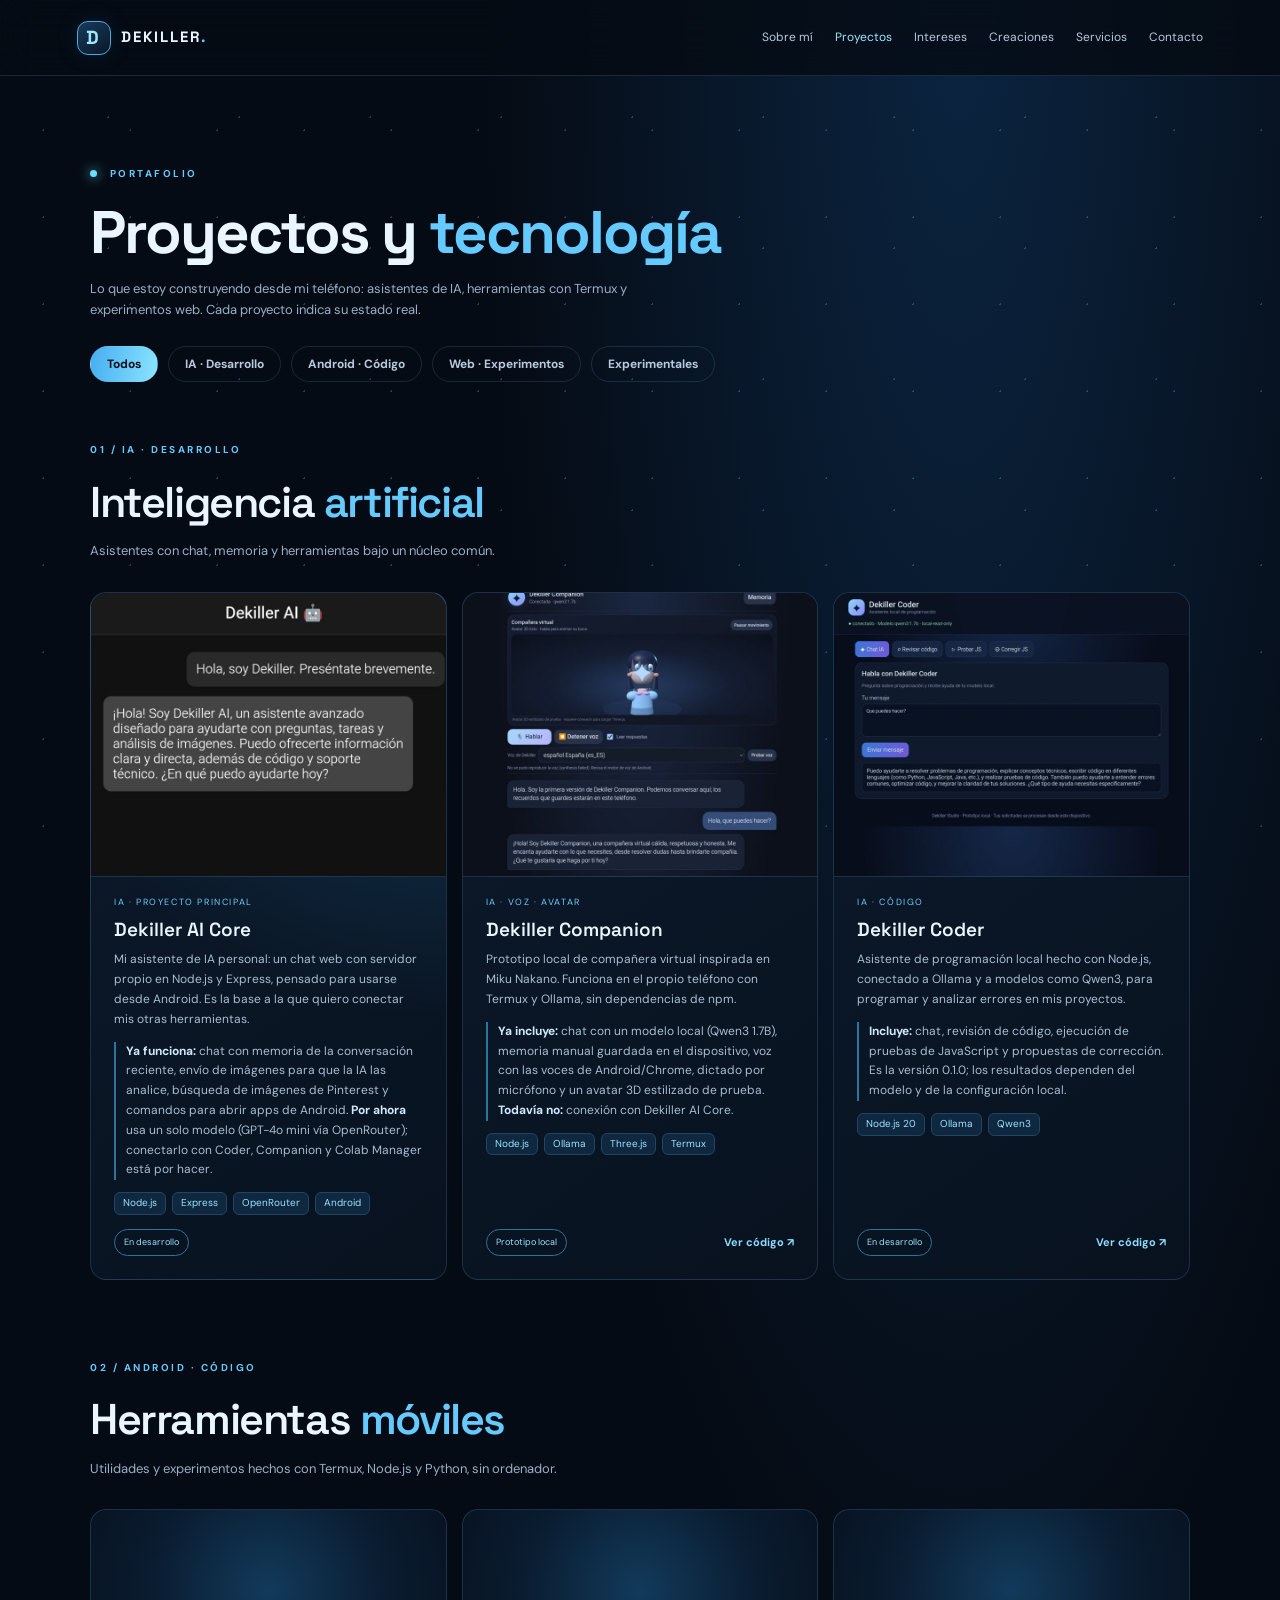
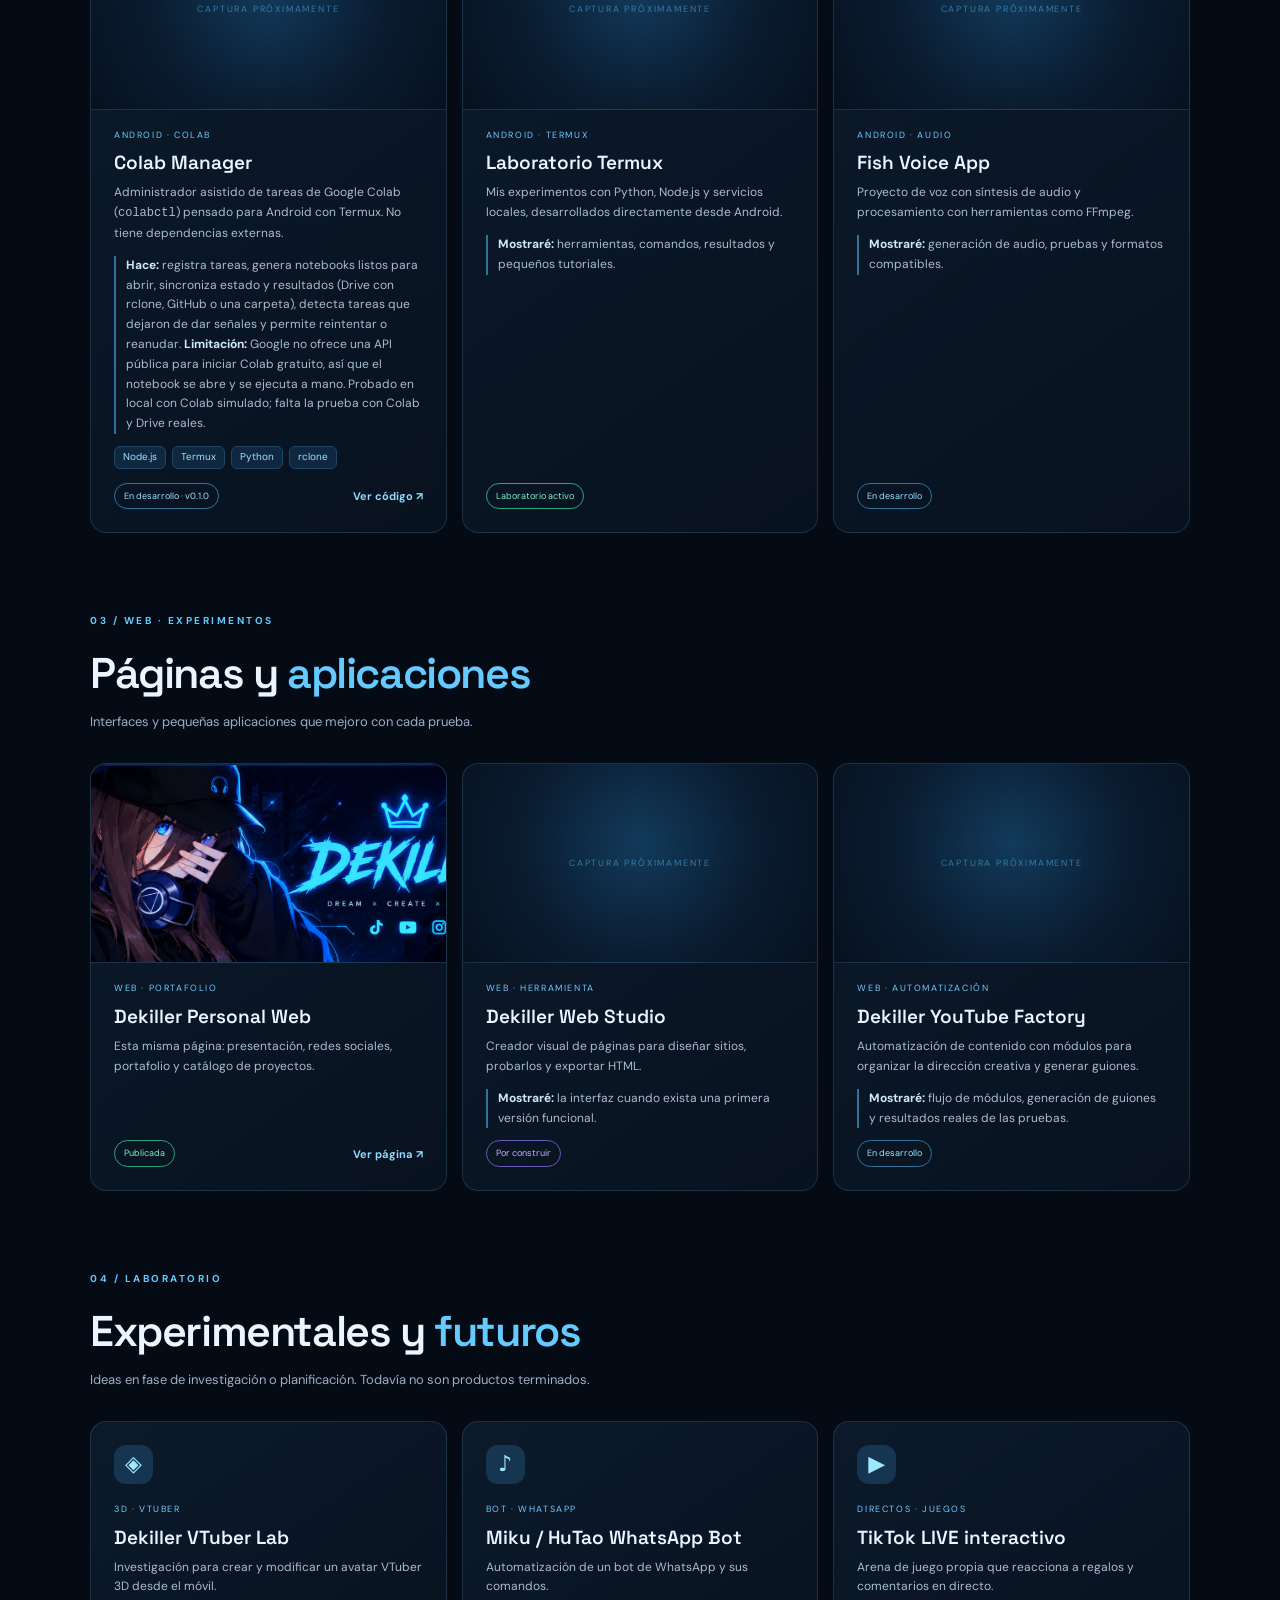
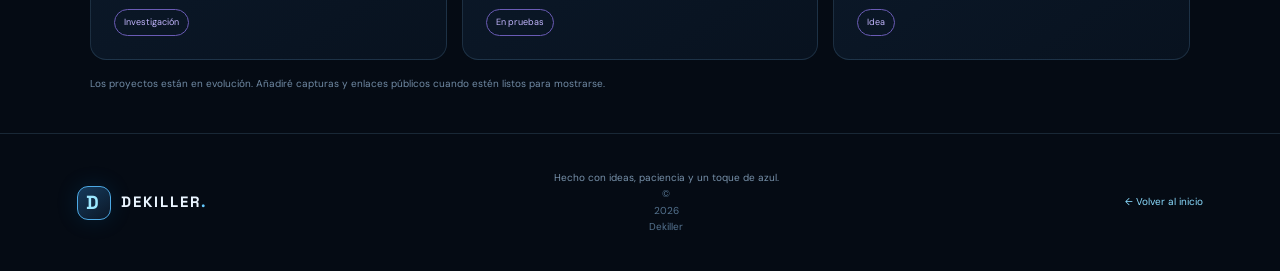
==== proyectos.html @ 5313165e "Add files via upload" ====
<!doctype html>
<html lang="es">
<head>
  <meta charset="utf-8">
  <meta name="viewport" content="width=device-width, initial-scale=1">
  <meta name="theme-color" content="#07111f">
  <meta name="description" content="Proyectos de Dekiller: inteligencia artificial, herramientas desde Android y experimentos web.">
  <meta name="author" content="Dekiller">
  <meta property="og:title" content="Proyectos — Dekiller">
  <meta property="og:description" content="Asistentes de IA, herramientas con Termux y experimentos web hechos desde el móvil.">
  <meta property="og:type" content="website">
  <title>Proyectos — Dekiller</title>
  <link rel="stylesheet" href="style.css">
  <style>
    /* Extras solo para la página de proyectos (usan las variables de style.css) */
    .page-hero{padding-bottom:10px}
    .page-hero h1{font:700 clamp(38px,6vw,60px)/1.05 'Space Grotesk',sans-serif;letter-spacing:-2px;margin:0 0 14px}

    .filters{display:flex;gap:10px;flex-wrap:wrap;margin-top:26px}
    .filters button{font:700 12px 'DM Sans',sans-serif;color:#b7c9dc;background:transparent;border:1px solid var(--line);
      border-radius:30px;padding:9px 16px;cursor:pointer;transition:.2s}
    .filters button:hover{border-color:rgba(90,207,255,.6);color:var(--cyan)}
    .filters button.on{background:linear-gradient(100deg,#46aef0,#8be4ff);color:#04111e;border-color:transparent}

    .group{padding-top:50px;padding-bottom:30px}
    .group.hidden{display:none}

    .project-card{display:flex;flex-direction:column}
    .project-card .tag{align-self:flex-start;margin-top:auto}
    .project-card p:not(.card-kicker){margin-bottom:12px}
    .shot{aspect-ratio:16/9;margin:-23px -23px 18px;border-radius:16px 16px 0 0;overflow:hidden;display:grid;place-items:center;
      background:radial-gradient(circle at 50% 40%,#123a5b 0,#0a1c30 55%,#07111f);border-bottom:1px solid var(--line);
      color:#5bc7ff80;font-size:9px;letter-spacing:1.8px}
    .shot img{width:100%;height:100%;object-fit:cover;display:block}
    .shot-img{aspect-ratio:5/4}
    .shot-img img{object-position:top}
    .show{font-size:11px;color:#8fa9c2;border-left:2px solid #2d739b;padding-left:10px;margin:0 0 14px}
    .show b{color:#cfe8fb}
    .card-foot{display:flex;align-items:center;justify-content:space-between;gap:10px;margin-top:auto}
    .card-foot .tag{margin-top:0}
    .card-link{font-size:11px;font-weight:700;color:#8bdcff}
    .card-link:hover{color:#fff}
    .chips{display:flex;flex-wrap:wrap;gap:6px;margin:0 0 14px}
    .chips span{font-size:10px;color:#9be2ff;background:#0f2840;border:1px solid #1d4666;border-radius:6px;padding:2px 8px}

    /* Estados */
    .tag.ok{border-color:#2fa37a;color:#7ff0c3}
    .tag.wip{border-color:#2d739b;color:#9be2ff}
    .tag.idea{border-color:#6a5bb5;color:#c3b6ff}

    .card-grid.two{grid-template-columns:repeat(3,1fr)}
    @media(max-width:760px){
      .card-grid.two{grid-template-columns:1fr}
      .shot{margin:-21px -21px 16px}
      .filters button{min-height:40px}
    }
  </style>
</head>
<body>
  <div class="stars" aria-hidden="true"></div>

  <header class="topbar">
    <a class="brand" href="index.html#inicio" aria-label="Dekiller, inicio">
      <span class="brand-mark">D</span>
      <span>DEKILLER<span class="brand-dot">.</span></span>
    </a>

    <button class="menu-toggle" id="menuToggle"
      aria-label="Abrir menú" aria-expanded="false"
      aria-controls="mainNav">☰</button>

    <nav id="mainNav" aria-label="Navegación principal">
      <a href="index.html#sobre-mi">Sobre mí</a>
      <a href="proyectos.html" style="color:var(--cyan)" aria-current="page">Proyectos</a>
      <a href="index.html#intereses">Intereses</a>
      <a href="index.html#creaciones">Creaciones</a>
      <a href="index.html#servicios">Servicios</a>
      <a href="index.html#contacto">Contacto</a>
    </nav>
  </header>

  <main>
    <!-- CABECERA -->
    <section class="section page-hero">
      <p class="eyebrow"><span class="pulse"></span> PORTAFOLIO</p>
      <h1>Proyectos y <span>tecnología</span></h1>
      <p class="section-intro">
        Lo que estoy construyendo desde mi teléfono: asistentes de IA,
        herramientas con Termux y experimentos web. Cada proyecto
        indica su estado real.
      </p>

      <div class="filters" id="filters" role="group" aria-label="Filtrar proyectos">
        <button class="on" data-f="all">Todos</button>
        <button data-f="ia">IA · Desarrollo</button>
        <button data-f="android">Android · Código</button>
        <button data-f="web">Web · Experimentos</button>
        <button data-f="futuro">Experimentales</button>
      </div>
    </section>

    <!-- IA -->
    <section class="section group" data-g="ia" id="ia">
      <div class="section-heading">
        <p class="eyebrow">01 / IA · DESARROLLO</p>
        <h2>Inteligencia <span>artificial</span></h2>
        <p class="section-intro">Asistentes con chat, memoria y herramientas bajo un núcleo común.</p>
      </div>

      <div class="card-grid">
        <article class="project-card featured">
          <div class="shot shot-img"><img src="assets/proyectos/dekiller-ai-core.jpg" alt="Chat de Dekiller AI: el asistente se presenta y ofrece ayuda con preguntas, código y análisis de imágenes" loading="lazy"></div>
          <p class="card-kicker">IA · PROYECTO PRINCIPAL</p>
          <h3>Dekiller AI Core</h3>
          <p>Mi asistente de IA personal: un chat web con servidor propio en Node.js y Express, pensado para usarse desde Android. Es la base a la que quiero conectar mis otras herramientas.</p>
          <p class="show"><b>Ya funciona:</b> chat con memoria de la conversación reciente, envío de imágenes para que la IA las analice, búsqueda de imágenes de Pinterest y comandos para abrir apps de Android. <b>Por ahora</b> usa un solo modelo (GPT-4o mini vía OpenRouter); conectarlo con Coder, Companion y Colab Manager está por hacer.</p>
          <div class="chips"><span>Node.js</span><span>Express</span><span>OpenRouter</span><span>Android</span></div>
          <div class="card-foot"><span class="tag wip">En desarrollo</span></div>
        </article>

        <article class="project-card">
          <div class="shot shot-img"><img src="assets/proyectos/dekiller-companion.jpg" alt="Dekiller Companion en el móvil: avatar 3D, selector de voz y conversación con el modelo local" loading="lazy"></div>
          <p class="card-kicker">IA · VOZ · AVATAR</p>
          <h3>Dekiller Companion</h3>
          <p>Prototipo local de compañera virtual inspirada en Miku Nakano. Funciona en el propio teléfono con Termux y Ollama, sin dependencias de npm.</p>
          <p class="show"><b>Ya incluye:</b> chat con un modelo local (Qwen3 1.7B), memoria manual guardada en el dispositivo, voz con las voces de Android/Chrome, dictado por micrófono y un avatar 3D estilizado de prueba. <b>Todavía no:</b> conexión con Dekiller AI Core.</p>
          <div class="chips"><span>Node.js</span><span>Ollama</span><span>Three.js</span><span>Termux</span></div>
          <div class="card-foot">
            <span class="tag wip">Prototipo local</span>
            <a class="card-link" href="https://github.com/dekiller01/dekiller-companion" target="_blank" rel="noopener noreferrer">Ver código ↗</a>
          </div>
        </article>

        <article class="project-card">
          <div class="shot shot-img"><img src="assets/proyectos/dekiller-coder.jpg" alt="Dekiller Coder en el móvil: chat con las pestañas Revisar código, Probar JS y Corregir JS" loading="lazy"></div>
          <p class="card-kicker">IA · CÓDIGO</p>
          <h3>Dekiller Coder</h3>
          <p>Asistente de programación local hecho con Node.js, conectado a Ollama y a modelos como Qwen3, para programar y analizar errores en mis proyectos.</p>
          <p class="show"><b>Incluye:</b> chat, revisión de código, ejecución de pruebas de JavaScript y propuestas de corrección. Es la versión 0.1.0; los resultados dependen del modelo y de la configuración local.</p>
          <div class="chips"><span>Node.js 20</span><span>Ollama</span><span>Qwen3</span></div>
          <div class="card-foot">
            <span class="tag wip">En desarrollo</span>
            <a class="card-link" href="https://github.com/dekiller01/dekiller-coder-local" target="_blank" rel="noopener noreferrer">Ver código ↗</a>
          </div>
        </article>
      </div>
    </section>

    <!-- ANDROID -->
    <section class="section group" data-g="android" id="android">
      <div class="section-heading">
        <p class="eyebrow">02 / ANDROID · CÓDIGO</p>
        <h2>Herramientas <span>móviles</span></h2>
        <p class="section-intro">Utilidades y experimentos hechos con Termux, Node.js y Python, sin ordenador.</p>
      </div>

      <div class="card-grid">
        <article class="project-card">
          <div class="shot">CAPTURA PRÓXIMAMENTE</div>
          <p class="card-kicker">ANDROID · COLAB</p>
          <h3>Colab Manager</h3>
          <p>Administrador asistido de tareas de Google Colab (<code>colabctl</code>) pensado para Android con Termux. No tiene dependencias externas.</p>
          <p class="show"><b>Hace:</b> registra tareas, genera notebooks listos para abrir, sincroniza estado y resultados (Drive con rclone, GitHub o una carpeta), detecta tareas que dejaron de dar señales y permite reintentar o reanudar. <b>Limitación:</b> Google no ofrece una API pública para iniciar Colab gratuito, así que el notebook se abre y se ejecuta a mano. Probado en local con Colab simulado; falta la prueba con Colab y Drive reales.</p>
          <div class="chips"><span>Node.js</span><span>Termux</span><span>Python</span><span>rclone</span></div>
          <div class="card-foot">
            <span class="tag wip">En desarrollo · v0.1.0</span>
            <a class="card-link" href="https://github.com/dekiller01/colab-manager" target="_blank" rel="noopener noreferrer">Ver código ↗</a>
          </div>
        </article>

        <article class="project-card">
          <div class="shot">CAPTURA PRÓXIMAMENTE</div>
          <p class="card-kicker">ANDROID · TERMUX</p>
          <h3>Laboratorio Termux</h3>
          <p>Mis experimentos con Python, Node.js y servicios locales, desarrollados directamente desde Android.</p>
          <p class="show"><b>Mostraré:</b> herramientas, comandos, resultados y pequeños tutoriales.</p>
          <div class="card-foot"><span class="tag ok">Laboratorio activo</span></div>
        </article>

        <article class="project-card">
          <div class="shot">CAPTURA PRÓXIMAMENTE</div>
          <p class="card-kicker">ANDROID · AUDIO</p>
          <h3>Fish Voice App</h3>
          <p>Proyecto de voz con síntesis de audio y procesamiento con herramientas como FFmpeg.</p>
          <p class="show"><b>Mostraré:</b> generación de audio, pruebas y formatos compatibles.</p>
          <div class="card-foot"><span class="tag wip">En desarrollo</span></div>
        </article>
      </div>
    </section>

    <!-- WEB -->
    <section class="section group" data-g="web" id="web">
      <div class="section-heading">
        <p class="eyebrow">03 / WEB · EXPERIMENTOS</p>
        <h2>Páginas y <span>aplicaciones</span></h2>
        <p class="section-intro">Interfaces y pequeñas aplicaciones que mejoro con cada prueba.</p>
      </div>

      <div class="card-grid">
        <article class="project-card">
          <div class="shot"><img src="assets/dekiller-portada.jpg" alt="Portada de la web de Dekiller" loading="lazy"></div>
          <p class="card-kicker">WEB · PORTAFOLIO</p>
          <h3>Dekiller Personal Web</h3>
          <p>Esta misma página: presentación, redes sociales, portafolio y catálogo de proyectos.</p>
          <div class="card-foot">
            <span class="tag ok">Publicada</span>
            <a class="card-link" href="index.html">Ver página ↗</a>
          </div>
        </article>

        <article class="project-card">
          <div class="shot">CAPTURA PRÓXIMAMENTE</div>
          <p class="card-kicker">WEB · HERRAMIENTA</p>
          <h3>Dekiller Web Studio</h3>
          <p>Creador visual de páginas para diseñar sitios, probarlos y exportar HTML.</p>
          <p class="show"><b>Mostraré:</b> la interfaz cuando exista una primera versión funcional.</p>
          <div class="card-foot"><span class="tag idea">Por construir</span></div>
        </article>

        <article class="project-card">
          <div class="shot">CAPTURA PRÓXIMAMENTE</div>
          <p class="card-kicker">WEB · AUTOMATIZACIÓN</p>
          <h3>Dekiller YouTube Factory</h3>
          <p>Automatización de contenido con módulos para organizar la dirección creativa y generar guiones.</p>
          <p class="show"><b>Mostraré:</b> flujo de módulos, generación de guiones y resultados reales de las pruebas.</p>
          <div class="card-foot"><span class="tag wip">En desarrollo</span></div>
        </article>
      </div>
    </section>

    <!-- EXPERIMENTALES -->
    <section class="section group" data-g="futuro" id="futuro">
      <div class="section-heading">
        <p class="eyebrow">04 / LABORATORIO</p>
        <h2>Experimentales y <span>futuros</span></h2>
        <p class="section-intro">Ideas en fase de investigación o planificación. Todavía no son productos terminados.</p>
      </div>

      <div class="card-grid">
        <article class="project-card">
          <div class="card-icon">◈</div>
          <p class="card-kicker">3D · VTUBER</p>
          <h3>Dekiller VTuber Lab</h3>
          <p>Investigación para crear y modificar un avatar VTuber 3D desde el móvil.</p>
          <div class="card-foot"><span class="tag idea">Investigación</span></div>
        </article>

        <article class="project-card">
          <div class="card-icon">♪</div>
          <p class="card-kicker">BOT · WHATSAPP</p>
          <h3>Miku / HuTao WhatsApp Bot</h3>
          <p>Automatización de un bot de WhatsApp y sus comandos.</p>
          <div class="card-foot"><span class="tag idea">En pruebas</span></div>
        </article>

        <article class="project-card">
          <div class="card-icon">▶</div>
          <p class="card-kicker">DIRECTOS · JUEGOS</p>
          <h3>TikTok LIVE interactivo</h3>
          <p>Arena de juego propia que reacciona a regalos y comentarios en directo.</p>
          <div class="card-foot"><span class="tag idea">Idea</span></div>
        </article>
      </div>

      <p class="notice">
        Los proyectos están en evolución. Añadiré capturas y enlaces
        públicos cuando estén listos para mostrarse.
      </p>
    </section>
  </main>

  <footer>
    <a class="brand" href="index.html#inicio">
      <span class="brand-mark">D</span>
      <span>DEKILLER<span class="brand-dot">.</span></span>
    </a>

    <p>
      Hecho con ideas, paciencia y un toque de azul.
      <span>© <span id="year"></span> Dekiller</span>
    </p>

    <a href="index.html#inicio" class="back-top">← Volver al inicio</a>
  </footer>

  <script src="script.js"></script>
  <script>
    // Filtros por categoría
    (function () {
      var btns = document.querySelectorAll('#filters button');
      var groups = document.querySelectorAll('section.group');
      btns.forEach(function (b) {
        b.addEventListener('click', function () {
          btns.forEach(function (x) { x.classList.remove('on'); });
          b.classList.add('on');
          var f = b.dataset.f;
          groups.forEach(function (g) {
            g.classList.toggle('hidden', f !== 'all' && g.dataset.g !== f);
          });
        });
      });
    })();
  </script>
</body>
</html>
---- style.css ----
@import url('https://fonts.googleapis.com/css2?family=DM+Sans:wght@400;500;600;700&family=Space+Grotesk:wght@400;500;600;700&display=swap');
:root{--bg:#050b14;--panel:#0b1625;--panel2:#0e1d30;--text:#eaf5ff;--muted:#9aafc6;--blue:#64caff;--cyan:#9ce8ff;--line:rgba(130,194,237,.16);--glow:rgba(47,164,255,.18)}
*{box-sizing:border-box}html{scroll-behavior:smooth;scroll-padding-top:86px}body{margin:0;background:radial-gradient(ellipse at 75% 0%,#0b2440 0,transparent 35%),var(--bg);color:var(--text);font-family:'DM Sans',system-ui,sans-serif;line-height:1.65;overflow-x:hidden}a{color:inherit;text-decoration:none}.stars{position:fixed;inset:0;pointer-events:none;z-index:-1;opacity:.24;background-image:radial-gradient(#8edcff 1px,transparent 1px),radial-gradient(#8edcff 1px,transparent 1px);background-size:87px 87px,131px 131px;background-position:0 0,43px 52px}.topbar{height:76px;position:sticky;top:0;z-index:10;display:flex;align-items:center;justify-content:space-between;padding:0 max(6vw,22px);background:rgba(5,11,20,.82);backdrop-filter:blur(18px);border-bottom:1px solid var(--line)}.brand{display:flex;align-items:center;gap:10px;font-family:'Space Grotesk',sans-serif;font-weight:700;letter-spacing:2px;font-size:15px}.brand-mark{width:34px;height:34px;border:1px solid #4da9e5;border-radius:11px;display:grid;place-items:center;color:var(--cyan);background:linear-gradient(145deg,#163b5c,#0b1727);box-shadow:0 0 22px #1484d326;font-size:19px}.brand-dot,h1 span,h2 span{color:var(--blue)}nav{display:flex;align-items:center;gap:22px}nav a{font-size:12px;color:#b7c9dc;transition:.2s}nav a:hover{color:var(--cyan)}.menu-toggle{display:none;background:none;border:1px solid var(--line);border-radius:9px;color:var(--cyan);font-size:20px;padding:5px 10px}.section{width:min(1100px,88%);margin:0 auto;padding:90px 0}.hero{min-height:590px;display:grid;grid-template-columns:1.05fr .95fr;align-items:center;gap:44px;padding-top:75px}.eyebrow{font-size:10px;letter-spacing:2.5px;font-weight:700;color:var(--blue);margin:0 0 18px}.pulse,.tiny-dot{display:inline-block;width:7px;height:7px;border-radius:50%;background:#6ae0ff;box-shadow:0 0 12px #6ae0ff;margin-right:8px}.hero h1{font:700 clamp(46px,7vw,76px)/1.02 'Space Grotesk',sans-serif;letter-spacing:-3px;margin:0 0 24px}.hero-text{color:#b6c9dd;font-size:15px;max-width:510px}.hero-text strong{color:#fff}.hero-actions{display:flex;gap:12px;flex-wrap:wrap;margin-top:28px}.button{padding:12px 17px;border-radius:10px;font-size:12px;font-weight:700;display:inline-flex;align-items:center;gap:14px}.primary{background:linear-gradient(100deg,#46aef0,#8be4ff);color:#04111e;box-shadow:0 8px 32px #168bd32a}.ghost{border:1px solid var(--line);color:#d7eaff}.hero-meta{display:flex;gap:17px;flex-wrap:wrap;margin-top:34px;color:#7f9bb6;font-size:10px}.hero-art{height:390px;position:relative;overflow:hidden;border:1px solid #244563;border-radius:26px;background:radial-gradient(circle at 50% 45%,#123a5b 0,#0a1c30 35%,#07111f 70%);box-shadow:0 20px 70px #0005,inset 0 0 50px #228dce0d}.hero-art:before,.hero-art:after{content:"";position:absolute;inset:0;background:linear-gradient(120deg,transparent 48%,#75d8ff0c 49%,transparent 50%),linear-gradient(30deg,transparent 48%,#75d8ff0c 49%,transparent 50%);background-size:52px 52px;mask-image:linear-gradient(transparent,#000,transparent)}.orbit{position:absolute;border:1px solid #5bc7ff50;border-radius:50%;left:50%;top:48%;transform:translate(-50%,-50%) rotate(-28deg)}.orbit-one{width:270px;height:115px}.orbit-two{width:310px;height:190px;transform:translate(-50%,-50%) rotate(50deg);border-color:#5bc7ff32}.moon{position:absolute;width:130px;height:130px;left:50%;top:43%;transform:translate(-50%,-50%);border-radius:50%;background:radial-gradient(circle at 32% 28%,#d8f7ff,#69c9ff 26%,#28689c 58%,#10243c 75%);box-shadow:0 0 45px #4cbfff66,0 0 110px #1687d12c}.crystal{position:absolute;width:26px;height:26px;background:#7bdfff;clip-path:polygon(50% 0,100% 40%,70% 100%,20% 80%,0 30%);filter:drop-shadow(0 0 9px #61d6ff)}.crystal-one{top:24%;left:22%}.crystal-two{bottom:24%;right:20%;width:16px;height:16px}.art-label{position:absolute;top:22px;left:22px;color:#91b7d4;font-size:9px;letter-spacing:1.7px}.art-bottom{position:absolute;bottom:20px;left:0;right:0;display:flex;justify-content:center;gap:9px;font-size:8px;letter-spacing:1.8px;color:#83b8d9}.section-heading{margin-bottom:30px}.section-heading h2,.contact-box h2{font:600 clamp(29px,4vw,43px)/1.2 'Space Grotesk',sans-serif;letter-spacing:-1.4px;margin:0 0 12px}.section-intro{color:var(--muted);font-size:13px;max-width:600px;margin:0}.about-card{display:grid;grid-template-columns:100px 1fr;gap:25px;align-items:center;padding:28px;border:1px solid var(--line);border-radius:18px;background:linear-gradient(120deg,#0c1c2d,#091321)}.avatar{width:84px;height:84px;border-radius:25px;display:grid;place-items:center;position:relative;font:700 42px 'Space Grotesk';color:#b9edff;background:linear-gradient(145deg,#1c5c88,#0c1b2e);border:1px solid #3d8bb9}.avatar span{position:absolute;right:8px;top:3px;font-size:15px;color:#80e2ff}.about-card h3,.project-card h3,.interest-card h3,.service-card h3{margin:0 0 8px;font:600 19px 'Space Grotesk'}.about-card p,.project-card p,.interest-card p,.service-card p{font-size:12px;color:#a8bdd1;margin:0 0 10px}.muted{color:#718ca7!important}.card-grid{display:grid;grid-template-columns:repeat(3,1fr);gap:15px}.project-card,.interest-card,.service-card{padding:23px;border:1px solid var(--line);border-radius:16px;background:linear-gradient(145deg,#0c1a2b,#08121f);transition:transform .2s,border-color .2s}.project-card:hover,.interest-card:hover,.service-card:hover{transform:translateY(-4px);border-color:#4caee25e}.project-card.featured{background:radial-gradient(circle at 100% 0,#133c5a,transparent 55%),linear-gradient(145deg,#0c1a2b,#08121f)}.card-icon{width:39px;height:39px;border-radius:12px;background:#153550;color:var(--cyan);display:grid;place-items:center;font-size:22px;margin-bottom:18px}.card-kicker{font-size:9px!important;letter-spacing:1.6px;color:#6ecbff!important;margin-bottom:8px!important}.tag{display:inline-block;margin-top:8px;padding:5px 9px;border:1px solid #2d739b;border-radius:30px;color:#9be2ff;font-size:9px}.notice{font-size:10px;color:#718ba5;margin-top:16px}.interests{padding-top:60px}.interest-grid{display:grid;grid-template-columns:repeat(3,1fr);gap:15px}.interest-card{min-height:175px}.interest-symbol{display:block;color:var(--blue);font-size:25px;margin-bottom:15px}.creation-panel{display:flex;gap:25px;align-items:center;padding:28px;border:1px solid #244563;border-radius:18px;background:radial-gradient(ellipse at 0% 50%,#103654,transparent 65%),#091522}.creation-mark{font:80px Georgia;color:#64caff55;line-height:1}.poem{font:italic 16px/1.9 'Space Grotesk',sans-serif;color:#e1f3ff}.signature{font-size:11px;color:#6ecbff}.creation-links{display:grid;grid-template-columns:repeat(3,1fr);gap:12px;margin-top:15px}.creation-links>div{padding:16px;border-bottom:1px solid var(--line);display:flex;flex-direction:column;gap:5px}.creation-links span{font-size:10px;color:var(--blue)}.creation-links strong{font-size:12px}.creation-links small{font-size:10px;color:#829cb6}.service-grid{display:grid;grid-template-columns:repeat(4,1fr);gap:13px}.service-card{padding:20px}.service-card>span{font-size:25px;color:var(--blue);display:block;margin-bottom:16px}.service-card h3{font-size:15px}.service-card p{font-size:11px}.contact-box{border:1px solid #285071;border-radius:23px;padding:clamp(24px,5vw,48px);background:radial-gradient(ellipse at 100% 0,#103451,transparent 50%),#091522}.contact-box>p:not(.eyebrow):not(.privacy-note){color:#a7bdd2;font-size:13px;max-width:600px}.social-list{display:grid;grid-template-columns:repeat(3,1fr);gap:12px;margin-top:27px}.social-list>a{display:flex;align-items:center;gap:11px;border:1px solid var(--line);padding:13px;border-radius:12px;background:#0b1c2d}.social-icon{width:33px;height:33px;display:grid;place-items:center;border-radius:10px;background:#153852;color:#a5e8ff}.social-list strong,.social-list small{display:block}.social-list strong{font-size:11px}.social-list small{font-size:9px;color:#809cb7}.social-list b{margin-left:auto;color:#70cfff}.privacy-note{font-size:10px;color:#7792ad;margin-top:20px}footer{border-top:1px solid var(--line);padding:26px 6%;display:flex;align-items:center;justify-content:space-between;gap:18px}footer p{font-size:10px;color:#7892ab;text-align:center}footer p span{display:block;color:#55738f}.back-top{font-size:10px;color:#8bdcff}
@media(max-width:760px){.topbar{height:66px;padding:0 6%}.menu-toggle{display:block}nav{display:none;position:absolute;top:65px;left:0;right:0;padding:18px 6% 23px;background:#07111ff7;border-bottom:1px solid var(--line);flex-direction:column;align-items:flex-start;gap:17px}nav.open{display:flex}nav a{font-size:13px}.hero{grid-template-columns:1fr;gap:32px;padding-top:60px;min-height:0}.hero h1{font-size:57px}.hero-art{height:310px}.section{padding:65px 0}.card-grid,.interest-grid{grid-template-columns:1fr}.project-card{padding:21px}.about-card{grid-template-columns:1fr;gap:16px;padding:22px}.avatar{width:66px;height:66px;font-size:34px}.creation-links{grid-template-columns:1fr}.service-grid{grid-template-columns:repeat(2,1fr)}.social-list{grid-template-columns:1fr}.contact-box{padding:24px 18px}.creation-panel{gap:10px;padding:22px 16px}.creation-mark{font-size:52px}footer{flex-wrap:wrap;justify-content:center}footer p{order:3;width:100%;margin:0}.section-heading h2,.contact-box h2{font-size:32px}}
@media(prefers-reduced-motion:reduce){html{scroll-behavior:auto}*,*:before,*:after{transition:none!important}}


/* Dekiller: portada y avatar personalizados */
.hero-art-image {
  height: auto;
  min-height: 0;
  aspect-ratio: 1.75 / 1;
  background: #07111f;
  overflow: hidden;
}
.hero-art-image::before,
.hero-art-image::after {
  display: none;
}
.hero-art-image img {
  display: block;
  width: 100%;
  height: 100%;
  object-fit: cover;
  border-radius: inherit;
}
.avatar-image {
  padding: 0;
  overflow: hidden;
  border-radius: 22px;
  background: #0b1727;
  box-shadow: 0 0 24px #168bd326;
}
.avatar-image img {
  display: block;
  width: 100%;
  height: 100%;
  object-fit: cover;
}

/* DEKILLER NEON POLISH V1 */

/* Movimiento suave y desplazamiento */
html {
  scroll-behavior: smooth;
  scroll-padding-top: 90px;
}

body {
  -webkit-tap-highlight-color: transparent;
}

a {
  transition:
    color .22s ease,
    background-color .22s ease,
    border-color .22s ease,
    box-shadow .22s ease,
    transform .22s ease;
}

.button,
.social-list a {
  position: relative;
  overflow: hidden;
  isolation: isolate;
}

.button:active,
.social-list a:active {
  transform: scale(.975);
}

/* Brillo cian contenido */
.button.primary {
  box-shadow: 0 0 0 rgba(70, 190, 255, 0);
}

.button.primary:hover,
.button.primary:focus-visible {
  box-shadow:
    0 0 18px rgba(58, 190, 255, .32),
    0 0 38px rgba(58, 190, 255, .12);
}

.button.ghost:hover,
.button.ghost:focus-visible {
  border-color: rgba(90, 207, 255, .7);
  box-shadow: 0 0 20px rgba(58, 190, 255, .12);
}

/* Tarjetas y superficies */
.about-card,
.card-grid > *,
.social-list a,
.contact-box {
  transition:
    border-color .25s ease,
    box-shadow .25s ease,
    transform .25s ease;
}

.about-card:hover,
.card-grid > *:hover,
.social-list a:hover {
  border-color: rgba(83, 196, 255, .48);
  box-shadow:
    0 0 22px rgba(30, 150, 255, .09),
    inset 0 0 18px rgba(30, 150, 255, .025);
}

.social-list a:hover {
  transform: translateY(-2px);
}

/* Portada y avatar */
.hero-art-image {
  border: 1px solid rgba(80, 190, 255, .28);
  box-shadow:
    0 0 24px rgba(0, 136, 255, .09),
    0 16px 42px rgba(0, 0, 0, .2);
}

.hero-art-image img {
  transition: transform .45s ease, filter .45s ease;
}

.hero-art-image:hover img {
  transform: scale(1.018);
  filter: saturate(1.08);
}

.avatar-image {
  border: 1px solid rgba(80, 190, 255, .45);
}

/* Indicadores de teclado accesibles */
a:focus-visible,
button:focus-visible {
  outline: 2px solid #65d7ff;
  outline-offset: 4px;
}

/* Entrada sutil al cargar, sin ocultar contenido */
@keyframes dekiller-enter {
  from {
    opacity: .0;
    transform: translateY(9px);
  }
  to {
    opacity: 1;
    transform: translateY(0);
  }
}

.hero-copy > * {
  animation: dekiller-enter .55s ease both;
}

.hero-copy > *:nth-child(2) {
  animation-delay: .06s;
}

.hero-copy > *:nth-child(3) {
  animation-delay: .12s;
}

.hero-copy > *:nth-child(4) {
  animation-delay: .18s;
}

.hero-art-image {
  animation: dekiller-enter .7s ease .12s both;
}

/* Ajustes para teléfonos */
@media (max-width: 760px) {
  html {
    scroll-padding-top: 72px;
  }

  .hero-art-image {
    width: 100%;
    aspect-ratio: 1.75 / 1;
    min-height: 0;
  }

  .hero-art-image img {
    object-fit: cover;
  }

  .button,
  .social-list a {
    min-height: 44px;
  }

  .social-list a {
    padding-top: 13px;
    padding-bottom: 13px;
  }

  .hero-art-image:hover img {
    transform: none;
  }
}

/* No forzar movimiento a quien lo tenga desactivado */
@media (prefers-reduced-motion: reduce) {
  html {
    scroll-behavior: auto;
  }

  *,
  *::before,
  *::after {
    animation-duration: .01ms !important;
    animation-iteration-count: 1 !important;
    transition-duration: .01ms !important;
    scroll-behavior: auto !important;
  }
                                                                                                                                                                                                                                                                                                                                                                                                                                                                                                                                                                                                                                                                                                                                                                                                                                                                                                                                                                                                                                                                                                                                                                                                                                                                                                                                                                                                                                                                                                                                                                                                                                                                                                                                                                                                                                                                                                                                                                                                                                                                                                                                                                                                                                                                                                                                                                                                                                                                                                                                                                                                                                                                                                                                                                                                                                                                                                                                                                                                                                                                                                                                                                                                                                                                                                                                                                                                                                                                                                                                                                                                                                                                                                                                                                                                        }
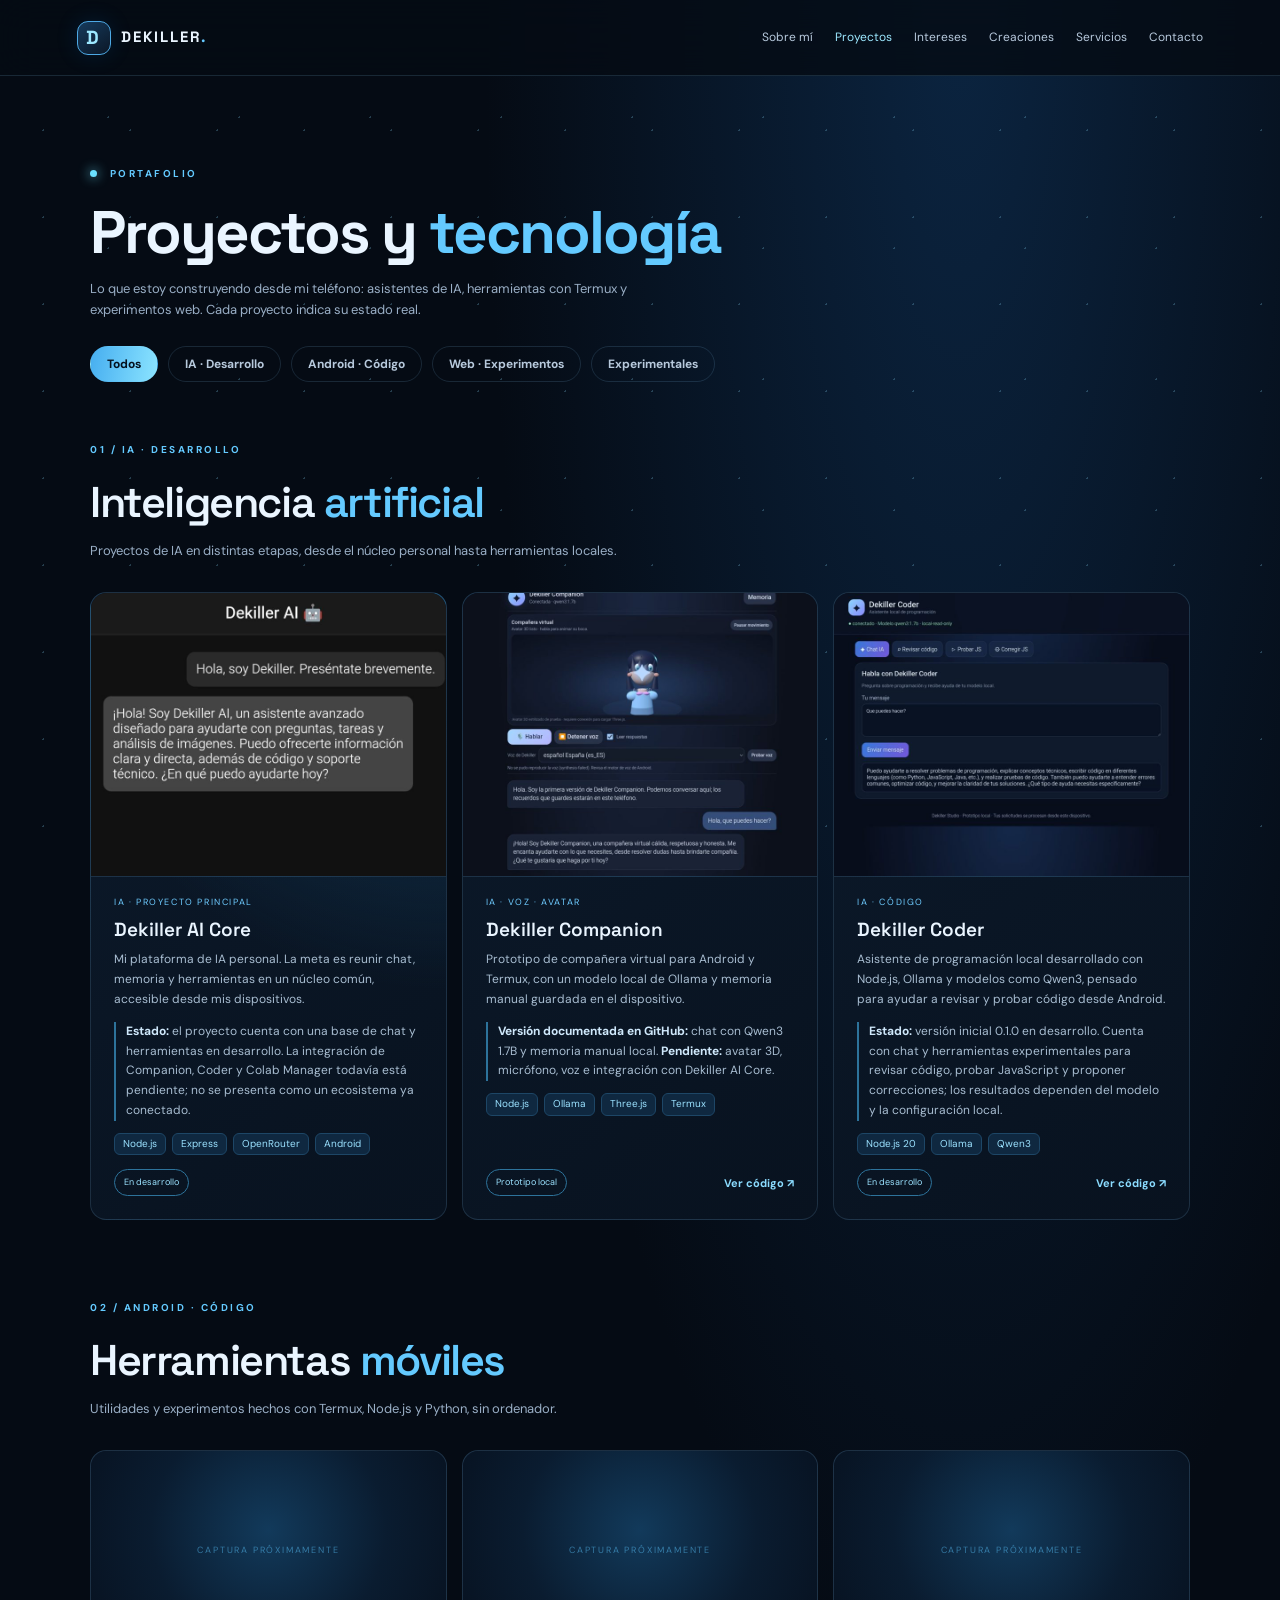
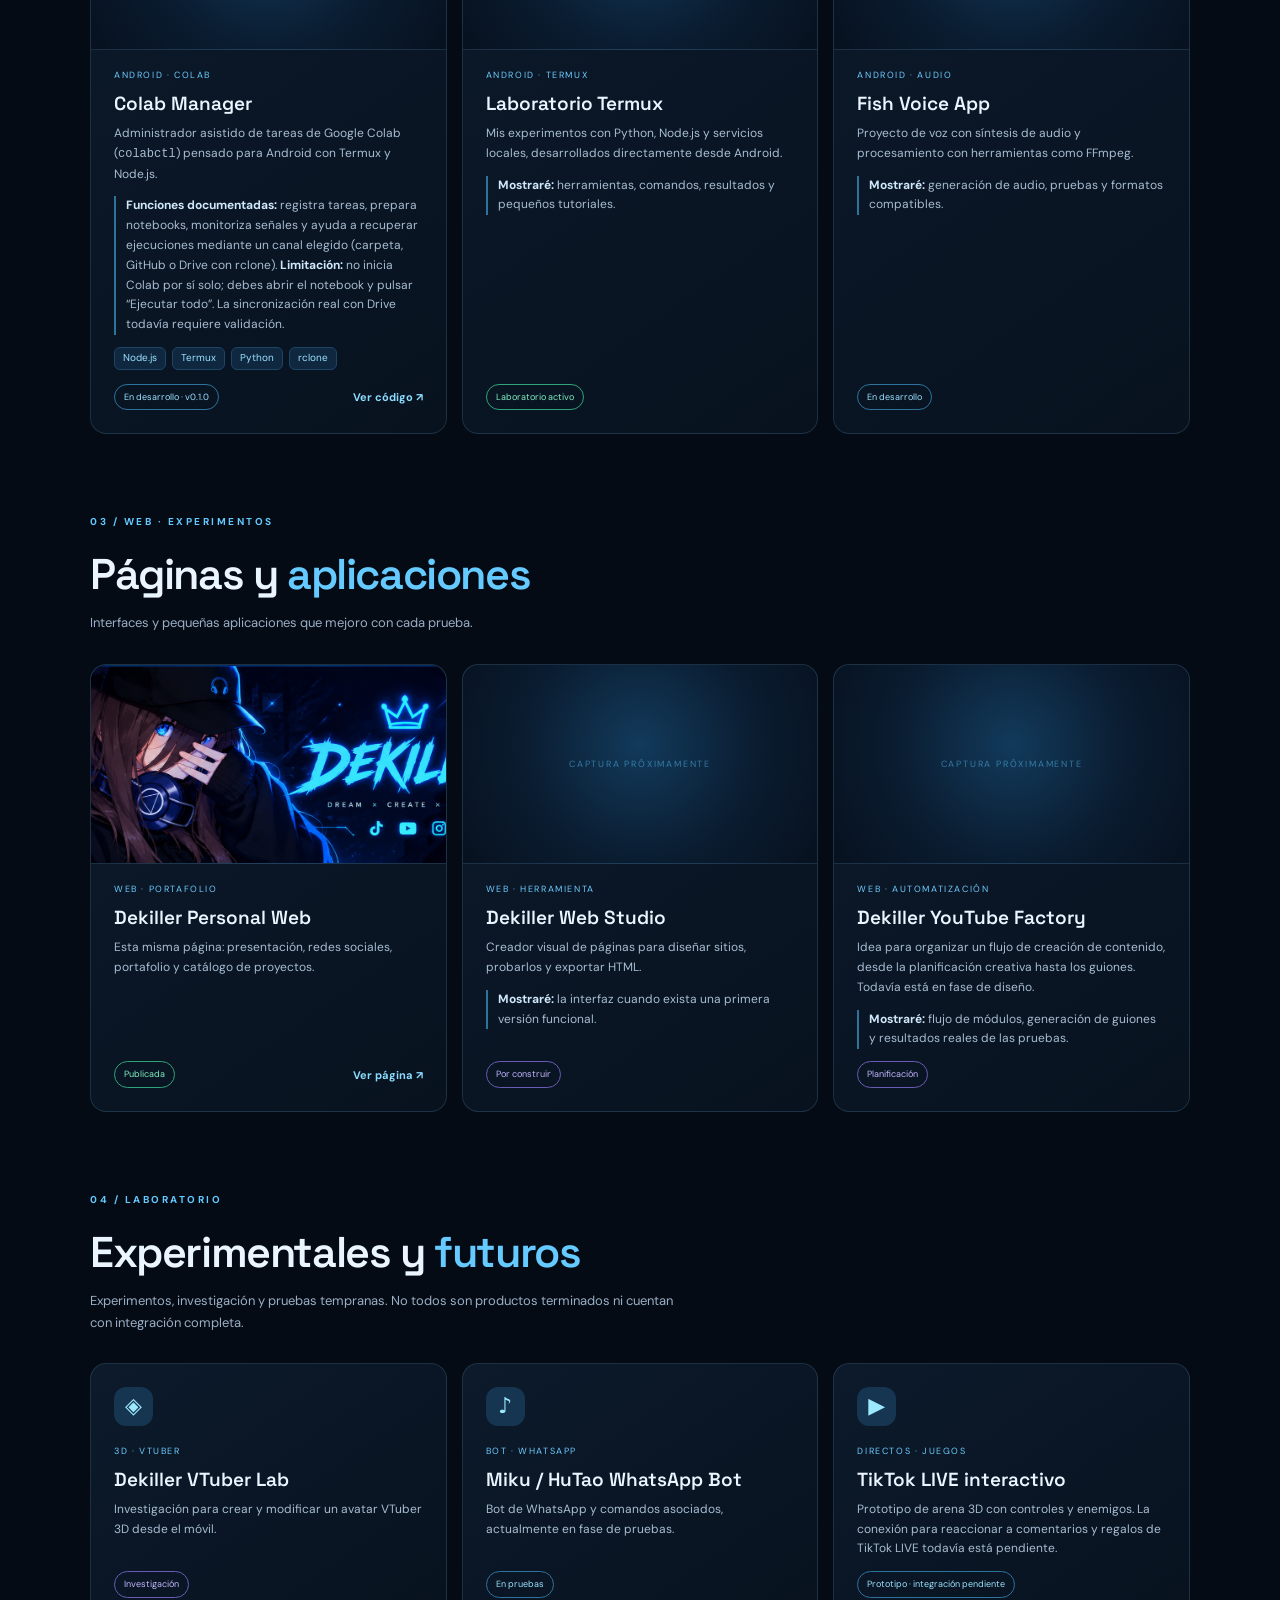
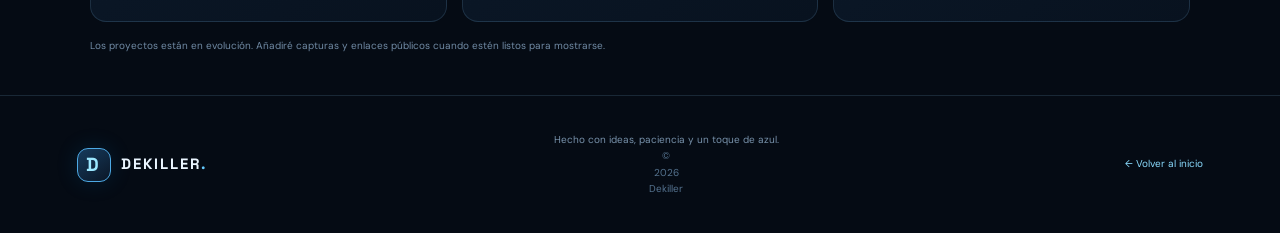
==== commit d20a4ac8: "Actualizar catálogo de proyectos y estados reales" ====
--- a/proyectos.html
+++ b/proyectos.html
@@ -4,10 +4,10 @@
   <meta charset="utf-8">
   <meta name="viewport" content="width=device-width, initial-scale=1">
   <meta name="theme-color" content="#07111f">
-  <meta name="description" content="Proyectos de Dekiller: inteligencia artificial, herramientas desde Android y experimentos web.">
+  <meta name="description" content="Catálogo de proyectos de Dekiller: asistentes de IA, herramientas Android, desarrollo web y experimentos en distintas etapas.">
   <meta name="author" content="Dekiller">
   <meta property="og:title" content="Proyectos — Dekiller">
-  <meta property="og:description" content="Asistentes de IA, herramientas con Termux y experimentos web hechos desde el móvil.">
+  <meta property="og:description" content="Proyectos personales creados y probados desde Android: conoce qué funciona, qué sigue en desarrollo y qué está en planificación.">
   <meta property="og:type" content="website">
   <title>Proyectos — Dekiller</title>
   <link rel="stylesheet" href="style.css">
@@ -104,7 +104,7 @@
       <div class="section-heading">
         <p class="eyebrow">01 / IA · DESARROLLO</p>
         <h2>Inteligencia <span>artificial</span></h2>
-        <p class="section-intro">Asistentes con chat, memoria y herramientas bajo un núcleo común.</p>
+        <p class="section-intro">Proyectos de IA en distintas etapas, desde el núcleo personal hasta herramientas locales.</p>
       </div>
 
       <div class="card-grid">
@@ -112,8 +112,8 @@
           <div class="shot shot-img"><img src="assets/proyectos/dekiller-ai-core.jpg" alt="Chat de Dekiller AI: el asistente se presenta y ofrece ayuda con preguntas, código y análisis de imágenes" loading="lazy"></div>
           <p class="card-kicker">IA · PROYECTO PRINCIPAL</p>
           <h3>Dekiller AI Core</h3>
-          <p>Mi asistente de IA personal: un chat web con servidor propio en Node.js y Express, pensado para usarse desde Android. Es la base a la que quiero conectar mis otras herramientas.</p>
-          <p class="show"><b>Ya funciona:</b> chat con memoria de la conversación reciente, envío de imágenes para que la IA las analice, búsqueda de imágenes de Pinterest y comandos para abrir apps de Android. <b>Por ahora</b> usa un solo modelo (GPT-4o mini vía OpenRouter); conectarlo con Coder, Companion y Colab Manager está por hacer.</p>
+          <p>Mi plataforma de IA personal. La meta es reunir chat, memoria y herramientas en un núcleo común, accesible desde mis dispositivos.</p>
+          <p class="show"><b>Estado:</b> el proyecto cuenta con una base de chat y herramientas en desarrollo. La integración de Companion, Coder y Colab Manager todavía está pendiente; no se presenta como un ecosistema ya conectado.</p>
           <div class="chips"><span>Node.js</span><span>Express</span><span>OpenRouter</span><span>Android</span></div>
           <div class="card-foot"><span class="tag wip">En desarrollo</span></div>
         </article>
@@ -122,8 +122,8 @@
           <div class="shot shot-img"><img src="assets/proyectos/dekiller-companion.jpg" alt="Dekiller Companion en el móvil: avatar 3D, selector de voz y conversación con el modelo local" loading="lazy"></div>
           <p class="card-kicker">IA · VOZ · AVATAR</p>
           <h3>Dekiller Companion</h3>
-          <p>Prototipo local de compañera virtual inspirada en Miku Nakano. Funciona en el propio teléfono con Termux y Ollama, sin dependencias de npm.</p>
-          <p class="show"><b>Ya incluye:</b> chat con un modelo local (Qwen3 1.7B), memoria manual guardada en el dispositivo, voz con las voces de Android/Chrome, dictado por micrófono y un avatar 3D estilizado de prueba. <b>Todavía no:</b> conexión con Dekiller AI Core.</p>
+          <p>Prototipo de compañera virtual para Android y Termux, con un modelo local de Ollama y memoria manual guardada en el dispositivo.</p>
+          <p class="show"><b>Versión documentada en GitHub:</b> chat con Qwen3 1.7B y memoria manual local. <b>Pendiente:</b> avatar 3D, micrófono, voz e integración con Dekiller AI Core.</p>
           <div class="chips"><span>Node.js</span><span>Ollama</span><span>Three.js</span><span>Termux</span></div>
           <div class="card-foot">
             <span class="tag wip">Prototipo local</span>
@@ -135,8 +135,8 @@
           <div class="shot shot-img"><img src="assets/proyectos/dekiller-coder.jpg" alt="Dekiller Coder en el móvil: chat con las pestañas Revisar código, Probar JS y Corregir JS" loading="lazy"></div>
           <p class="card-kicker">IA · CÓDIGO</p>
           <h3>Dekiller Coder</h3>
-          <p>Asistente de programación local hecho con Node.js, conectado a Ollama y a modelos como Qwen3, para programar y analizar errores en mis proyectos.</p>
-          <p class="show"><b>Incluye:</b> chat, revisión de código, ejecución de pruebas de JavaScript y propuestas de corrección. Es la versión 0.1.0; los resultados dependen del modelo y de la configuración local.</p>
+          <p>Asistente de programación local desarrollado con Node.js, Ollama y modelos como Qwen3, pensado para ayudar a revisar y probar código desde Android.</p>
+          <p class="show"><b>Estado:</b> versión inicial 0.1.0 en desarrollo. Cuenta con chat y herramientas experimentales para revisar código, probar JavaScript y proponer correcciones; los resultados dependen del modelo y la configuración local.</p>
           <div class="chips"><span>Node.js 20</span><span>Ollama</span><span>Qwen3</span></div>
           <div class="card-foot">
             <span class="tag wip">En desarrollo</span>
@@ -159,8 +159,8 @@
           <div class="shot">CAPTURA PRÓXIMAMENTE</div>
           <p class="card-kicker">ANDROID · COLAB</p>
           <h3>Colab Manager</h3>
-          <p>Administrador asistido de tareas de Google Colab (<code>colabctl</code>) pensado para Android con Termux. No tiene dependencias externas.</p>
-          <p class="show"><b>Hace:</b> registra tareas, genera notebooks listos para abrir, sincroniza estado y resultados (Drive con rclone, GitHub o una carpeta), detecta tareas que dejaron de dar señales y permite reintentar o reanudar. <b>Limitación:</b> Google no ofrece una API pública para iniciar Colab gratuito, así que el notebook se abre y se ejecuta a mano. Probado en local con Colab simulado; falta la prueba con Colab y Drive reales.</p>
+          <p>Administrador asistido de tareas de Google Colab (<code>colabctl</code>) pensado para Android con Termux y Node.js.</p>
+          <p class="show"><b>Funciones documentadas:</b> registra tareas, prepara notebooks, monitoriza señales y ayuda a recuperar ejecuciones mediante un canal elegido (carpeta, GitHub o Drive con rclone). <b>Limitación:</b> no inicia Colab por sí solo; debes abrir el notebook y pulsar “Ejecutar todo”. La sincronización real con Drive todavía requiere validación.</p>
           <div class="chips"><span>Node.js</span><span>Termux</span><span>Python</span><span>rclone</span></div>
           <div class="card-foot">
             <span class="tag wip">En desarrollo · v0.1.0</span>
@@ -221,9 +221,9 @@
           <div class="shot">CAPTURA PRÓXIMAMENTE</div>
           <p class="card-kicker">WEB · AUTOMATIZACIÓN</p>
           <h3>Dekiller YouTube Factory</h3>
-          <p>Automatización de contenido con módulos para organizar la dirección creativa y generar guiones.</p>
+          <p>Idea para organizar un flujo de creación de contenido, desde la planificación creativa hasta los guiones. Todavía está en fase de diseño.</p>
           <p class="show"><b>Mostraré:</b> flujo de módulos, generación de guiones y resultados reales de las pruebas.</p>
-          <div class="card-foot"><span class="tag wip">En desarrollo</span></div>
+          <div class="card-foot"><span class="tag idea">Planificación</span></div>
         </article>
       </div>
     </section>
@@ -233,7 +233,7 @@
       <div class="section-heading">
         <p class="eyebrow">04 / LABORATORIO</p>
         <h2>Experimentales y <span>futuros</span></h2>
-        <p class="section-intro">Ideas en fase de investigación o planificación. Todavía no son productos terminados.</p>
+        <p class="section-intro">Experimentos, investigación y pruebas tempranas. No todos son productos terminados ni cuentan con integración completa.</p>
       </div>
 
       <div class="card-grid">
@@ -249,16 +249,16 @@
           <div class="card-icon">♪</div>
           <p class="card-kicker">BOT · WHATSAPP</p>
           <h3>Miku / HuTao WhatsApp Bot</h3>
-          <p>Automatización de un bot de WhatsApp y sus comandos.</p>
-          <div class="card-foot"><span class="tag idea">En pruebas</span></div>
+          <p>Bot de WhatsApp y comandos asociados, actualmente en fase de pruebas.</p>
+          <div class="card-foot"><span class="tag wip">En pruebas</span></div>
         </article>
 
         <article class="project-card">
           <div class="card-icon">▶</div>
           <p class="card-kicker">DIRECTOS · JUEGOS</p>
           <h3>TikTok LIVE interactivo</h3>
-          <p>Arena de juego propia que reacciona a regalos y comentarios en directo.</p>
-          <div class="card-foot"><span class="tag idea">Idea</span></div>
+          <p>Prototipo de arena 3D con controles y enemigos. La conexión para reaccionar a comentarios y regalos de TikTok LIVE todavía está pendiente.</p>
+          <div class="card-foot"><span class="tag wip">Prototipo · integración pendiente</span></div>
         </article>
       </div>
 
--- a/style.css
+++ b/style.css
@@ -1,6 +1,6 @@
 @import url('https://fonts.googleapis.com/css2?family=DM+Sans:wght@400;500;600;700&family=Space+Grotesk:wght@400;500;600;700&display=swap');
 :root{--bg:#050b14;--panel:#0b1625;--panel2:#0e1d30;--text:#eaf5ff;--muted:#9aafc6;--blue:#64caff;--cyan:#9ce8ff;--line:rgba(130,194,237,.16);--glow:rgba(47,164,255,.18)}
-*{box-sizing:border-box}html{scroll-behavior:smooth;scroll-padding-top:86px}body{margin:0;background:radial-gradient(ellipse at 75% 0%,#0b2440 0,transparent 35%),var(--bg);color:var(--text);font-family:'DM Sans',system-ui,sans-serif;line-height:1.65;overflow-x:hidden}a{color:inherit;text-decoration:none}.stars{position:fixed;inset:0;pointer-events:none;z-index:-1;opacity:.24;background-image:radial-gradient(#8edcff 1px,transparent 1px),radial-gradient(#8edcff 1px,transparent 1px);background-size:87px 87px,131px 131px;background-position:0 0,43px 52px}.topbar{height:76px;position:sticky;top:0;z-index:10;display:flex;align-items:center;justify-content:space-between;padding:0 max(6vw,22px);background:rgba(5,11,20,.82);backdrop-filter:blur(18px);border-bottom:1px solid var(--line)}.brand{display:flex;align-items:center;gap:10px;font-family:'Space Grotesk',sans-serif;font-weight:700;letter-spacing:2px;font-size:15px}.brand-mark{width:34px;height:34px;border:1px solid #4da9e5;border-radius:11px;display:grid;place-items:center;color:var(--cyan);background:linear-gradient(145deg,#163b5c,#0b1727);box-shadow:0 0 22px #1484d326;font-size:19px}.brand-dot,h1 span,h2 span{color:var(--blue)}nav{display:flex;align-items:center;gap:22px}nav a{font-size:12px;color:#b7c9dc;transition:.2s}nav a:hover{color:var(--cyan)}.menu-toggle{display:none;background:none;border:1px solid var(--line);border-radius:9px;color:var(--cyan);font-size:20px;padding:5px 10px}.section{width:min(1100px,88%);margin:0 auto;padding:90px 0}.hero{min-height:590px;display:grid;grid-template-columns:1.05fr .95fr;align-items:center;gap:44px;padding-top:75px}.eyebrow{font-size:10px;letter-spacing:2.5px;font-weight:700;color:var(--blue);margin:0 0 18px}.pulse,.tiny-dot{display:inline-block;width:7px;height:7px;border-radius:50%;background:#6ae0ff;box-shadow:0 0 12px #6ae0ff;margin-right:8px}.hero h1{font:700 clamp(46px,7vw,76px)/1.02 'Space Grotesk',sans-serif;letter-spacing:-3px;margin:0 0 24px}.hero-text{color:#b6c9dd;font-size:15px;max-width:510px}.hero-text strong{color:#fff}.hero-actions{display:flex;gap:12px;flex-wrap:wrap;margin-top:28px}.button{padding:12px 17px;border-radius:10px;font-size:12px;font-weight:700;display:inline-flex;align-items:center;gap:14px}.primary{background:linear-gradient(100deg,#46aef0,#8be4ff);color:#04111e;box-shadow:0 8px 32px #168bd32a}.ghost{border:1px solid var(--line);color:#d7eaff}.hero-meta{display:flex;gap:17px;flex-wrap:wrap;margin-top:34px;color:#7f9bb6;font-size:10px}.hero-art{height:390px;position:relative;overflow:hidden;border:1px solid #244563;border-radius:26px;background:radial-gradient(circle at 50% 45%,#123a5b 0,#0a1c30 35%,#07111f 70%);box-shadow:0 20px 70px #0005,inset 0 0 50px #228dce0d}.hero-art:before,.hero-art:after{content:"";position:absolute;inset:0;background:linear-gradient(120deg,transparent 48%,#75d8ff0c 49%,transparent 50%),linear-gradient(30deg,transparent 48%,#75d8ff0c 49%,transparent 50%);background-size:52px 52px;mask-image:linear-gradient(transparent,#000,transparent)}.orbit{position:absolute;border:1px solid #5bc7ff50;border-radius:50%;left:50%;top:48%;transform:translate(-50%,-50%) rotate(-28deg)}.orbit-one{width:270px;height:115px}.orbit-two{width:310px;height:190px;transform:translate(-50%,-50%) rotate(50deg);border-color:#5bc7ff32}.moon{position:absolute;width:130px;height:130px;left:50%;top:43%;transform:translate(-50%,-50%);border-radius:50%;background:radial-gradient(circle at 32% 28%,#d8f7ff,#69c9ff 26%,#28689c 58%,#10243c 75%);box-shadow:0 0 45px #4cbfff66,0 0 110px #1687d12c}.crystal{position:absolute;width:26px;height:26px;background:#7bdfff;clip-path:polygon(50% 0,100% 40%,70% 100%,20% 80%,0 30%);filter:drop-shadow(0 0 9px #61d6ff)}.crystal-one{top:24%;left:22%}.crystal-two{bottom:24%;right:20%;width:16px;height:16px}.art-label{position:absolute;top:22px;left:22px;color:#91b7d4;font-size:9px;letter-spacing:1.7px}.art-bottom{position:absolute;bottom:20px;left:0;right:0;display:flex;justify-content:center;gap:9px;font-size:8px;letter-spacing:1.8px;color:#83b8d9}.section-heading{margin-bottom:30px}.section-heading h2,.contact-box h2{font:600 clamp(29px,4vw,43px)/1.2 'Space Grotesk',sans-serif;letter-spacing:-1.4px;margin:0 0 12px}.section-intro{color:var(--muted);font-size:13px;max-width:600px;margin:0}.about-card{display:grid;grid-template-columns:100px 1fr;gap:25px;align-items:center;padding:28px;border:1px solid var(--line);border-radius:18px;background:linear-gradient(120deg,#0c1c2d,#091321)}.avatar{width:84px;height:84px;border-radius:25px;display:grid;place-items:center;position:relative;font:700 42px 'Space Grotesk';color:#b9edff;background:linear-gradient(145deg,#1c5c88,#0c1b2e);border:1px solid #3d8bb9}.avatar span{position:absolute;right:8px;top:3px;font-size:15px;color:#80e2ff}.about-card h3,.project-card h3,.interest-card h3,.service-card h3{margin:0 0 8px;font:600 19px 'Space Grotesk'}.about-card p,.project-card p,.interest-card p,.service-card p{font-size:12px;color:#a8bdd1;margin:0 0 10px}.muted{color:#718ca7!important}.card-grid{display:grid;grid-template-columns:repeat(3,1fr);gap:15px}.project-card,.interest-card,.service-card{padding:23px;border:1px solid var(--line);border-radius:16px;background:linear-gradient(145deg,#0c1a2b,#08121f);transition:transform .2s,border-color .2s}.project-card:hover,.interest-card:hover,.service-card:hover{transform:translateY(-4px);border-color:#4caee25e}.project-card.featured{background:radial-gradient(circle at 100% 0,#133c5a,transparent 55%),linear-gradient(145deg,#0c1a2b,#08121f)}.card-icon{width:39px;height:39px;border-radius:12px;background:#153550;color:var(--cyan);display:grid;place-items:center;font-size:22px;margin-bottom:18px}.card-kicker{font-size:9px!important;letter-spacing:1.6px;color:#6ecbff!important;margin-bottom:8px!important}.tag{display:inline-block;margin-top:8px;padding:5px 9px;border:1px solid #2d739b;border-radius:30px;color:#9be2ff;font-size:9px}.notice{font-size:10px;color:#718ba5;margin-top:16px}.interests{padding-top:60px}.interest-grid{display:grid;grid-template-columns:repeat(3,1fr);gap:15px}.interest-card{min-height:175px}.interest-symbol{display:block;color:var(--blue);font-size:25px;margin-bottom:15px}.creation-panel{display:flex;gap:25px;align-items:center;padding:28px;border:1px solid #244563;border-radius:18px;background:radial-gradient(ellipse at 0% 50%,#103654,transparent 65%),#091522}.creation-mark{font:80px Georgia;color:#64caff55;line-height:1}.poem{font:italic 16px/1.9 'Space Grotesk',sans-serif;color:#e1f3ff}.signature{font-size:11px;color:#6ecbff}.creation-links{display:grid;grid-template-columns:repeat(3,1fr);gap:12px;margin-top:15px}.creation-links>div{padding:16px;border-bottom:1px solid var(--line);display:flex;flex-direction:column;gap:5px}.creation-links span{font-size:10px;color:var(--blue)}.creation-links strong{font-size:12px}.creation-links small{font-size:10px;color:#829cb6}.service-grid{display:grid;grid-template-columns:repeat(4,1fr);gap:13px}.service-card{padding:20px}.service-card>span{font-size:25px;color:var(--blue);display:block;margin-bottom:16px}.service-card h3{font-size:15px}.service-card p{font-size:11px}.contact-box{border:1px solid #285071;border-radius:23px;padding:clamp(24px,5vw,48px);background:radial-gradient(ellipse at 100% 0,#103451,transparent 50%),#091522}.contact-box>p:not(.eyebrow):not(.privacy-note){color:#a7bdd2;font-size:13px;max-width:600px}.social-list{display:grid;grid-template-columns:repeat(3,1fr);gap:12px;margin-top:27px}.social-list>a{display:flex;align-items:center;gap:11px;border:1px solid var(--line);padding:13px;border-radius:12px;background:#0b1c2d}.social-icon{width:33px;height:33px;display:grid;place-items:center;border-radius:10px;background:#153852;color:#a5e8ff}.social-list strong,.social-list small{display:block}.social-list strong{font-size:11px}.social-list small{font-size:9px;color:#809cb7}.social-list b{margin-left:auto;color:#70cfff}.privacy-note{font-size:10px;color:#7792ad;margin-top:20px}footer{border-top:1px solid var(--line);padding:26px 6%;display:flex;align-items:center;justify-content:space-between;gap:18px}footer p{font-size:10px;color:#7892ab;text-align:center}footer p span{display:block;color:#55738f}.back-top{font-size:10px;color:#8bdcff}
+*{box-sizing:border-box}html{scroll-behavior:smooth;scroll-padding-top:86px}body{margin:0;background:radial-gradient(ellipse at 75% 0%,#0b2440 0,transparent 35%),var(--bg);color:var(--text);font-family:'DM Sans',system-ui,sans-serif;line-height:1.65;overflow-x:hidden}a{color:inherit;text-decoration:none}.stars{position:fixed;inset:0;pointer-events:none;z-index:-1;opacity:.24;background-image:radial-gradient(#8edcff 1px,transparent 1px),radial-gradient(#8edcff 1px,transparent 1px);background-size:87px 87px,131px 131px;background-position:0 0,43px 52px}.topbar{height:76px;position:sticky;top:0;z-index:10;display:flex;align-items:center;justify-content:space-between;padding:0 max(6vw,22px);background:rgba(5,11,20,.82);backdrop-filter:blur(18px);border-bottom:1px solid var(--line)}.brand{display:flex;align-items:center;gap:10px;font-family:'Space Grotesk',sans-serif;font-weight:700;letter-spacing:2px;font-size:15px}.brand-mark{width:34px;height:34px;border:1px solid #4da9e5;border-radius:11px;display:grid;place-items:center;color:var(--cyan);background:linear-gradient(145deg,#163b5c,#0b1727);box-shadow:0 0 22px #1484d326;font-size:19px}.brand-dot,h1 span,h2 span{color:var(--blue)}nav{display:flex;align-items:center;gap:22px}nav a{font-size:12px;color:#b7c9dc;transition:.2s}nav a:hover{color:var(--cyan)}.menu-toggle{display:none;background:none;border:1px solid var(--line);border-radius:9px;color:var(--cyan);font-size:20px;padding:5px 10px}.section{width:min(1100px,88%);margin:0 auto;padding:90px 0}.hero{min-height:590px;display:grid;grid-template-columns:1.05fr .95fr;align-items:center;gap:44px;padding-top:75px}.eyebrow{font-size:10px;letter-spacing:2.5px;font-weight:700;color:var(--blue);margin:0 0 18px}.pulse{display:inline-block;width:7px;height:7px;border-radius:50%;background:#6ae0ff;box-shadow:0 0 12px #6ae0ff;margin-right:8px}.hero h1{font:700 clamp(46px,7vw,76px)/1.02 'Space Grotesk',sans-serif;letter-spacing:-3px;margin:0 0 24px}.hero-text{color:#b6c9dd;font-size:15px;max-width:510px}.hero-text strong{color:#fff}.hero-actions{display:flex;gap:12px;flex-wrap:wrap;margin-top:28px}.button{padding:12px 17px;border-radius:10px;font-size:12px;font-weight:700;display:inline-flex;align-items:center;gap:14px}.primary{background:linear-gradient(100deg,#46aef0,#8be4ff);color:#04111e;box-shadow:0 8px 32px #168bd32a}.ghost{border:1px solid var(--line);color:#d7eaff}.hero-meta{display:flex;gap:17px;flex-wrap:wrap;margin-top:34px;color:#7f9bb6;font-size:10px}.hero-art{height:390px;position:relative;overflow:hidden;border:1px solid #244563;border-radius:26px;background:radial-gradient(circle at 50% 45%,#123a5b 0,#0a1c30 35%,#07111f 70%);box-shadow:0 20px 70px #0005,inset 0 0 50px #228dce0d}.hero-art:before,.hero-art:after{content:"";position:absolute;inset:0;background:linear-gradient(120deg,transparent 48%,#75d8ff0c 49%,transparent 50%),linear-gradient(30deg,transparent 48%,#75d8ff0c 49%,transparent 50%);background-size:52px 52px;mask-image:linear-gradient(transparent,#000,transparent)}.section-heading{margin-bottom:30px}.section-heading h2,.contact-box h2{font:600 clamp(29px,4vw,43px)/1.2 'Space Grotesk',sans-serif;letter-spacing:-1.4px;margin:0 0 12px}.section-intro{color:var(--muted);font-size:13px;max-width:600px;margin:0}.about-card{display:grid;grid-template-columns:100px 1fr;gap:25px;align-items:center;padding:28px;border:1px solid var(--line);border-radius:18px;background:linear-gradient(120deg,#0c1c2d,#091321)}.avatar{width:84px;height:84px;border-radius:25px;display:grid;place-items:center;position:relative;font:700 42px 'Space Grotesk';color:#b9edff;background:linear-gradient(145deg,#1c5c88,#0c1b2e);border:1px solid #3d8bb9}.avatar span{position:absolute;right:8px;top:3px;font-size:15px;color:#80e2ff}.about-card h3,.project-card h3,.interest-card h3,.service-card h3{margin:0 0 8px;font:600 19px 'Space Grotesk'}.about-card p,.project-card p,.interest-card p,.service-card p{font-size:12px;color:#a8bdd1;margin:0 0 10px}.muted{color:#718ca7!important}.card-grid{display:grid;grid-template-columns:repeat(3,1fr);gap:15px}.project-card,.interest-card,.service-card{padding:23px;border:1px solid var(--line);border-radius:16px;background:linear-gradient(145deg,#0c1a2b,#08121f);transition:transform .2s,border-color .2s}.project-card:hover,.interest-card:hover,.service-card:hover{transform:translateY(-4px);border-color:#4caee25e}.project-card.featured{background:radial-gradient(circle at 100% 0,#133c5a,transparent 55%),linear-gradient(145deg,#0c1a2b,#08121f)}.card-icon{width:39px;height:39px;border-radius:12px;background:#153550;color:var(--cyan);display:grid;place-items:center;font-size:22px;margin-bottom:18px}.card-kicker{font-size:9px!important;letter-spacing:1.6px;color:#6ecbff!important;margin-bottom:8px!important}.tag{display:inline-block;margin-top:8px;padding:5px 9px;border:1px solid #2d739b;border-radius:30px;color:#9be2ff;font-size:9px}.notice{font-size:10px;color:#718ba5;margin-top:16px}.interests{padding-top:60px}.interest-grid{display:grid;grid-template-columns:repeat(3,1fr);gap:15px}.interest-card{min-height:175px}.interest-symbol{display:block;color:var(--blue);font-size:25px;margin-bottom:15px}.creation-panel{display:flex;gap:25px;align-items:center;padding:28px;border:1px solid #244563;border-radius:18px;background:radial-gradient(ellipse at 0% 50%,#103654,transparent 65%),#091522}.creation-mark{font:80px Georgia;color:#64caff55;line-height:1}.poem{font:italic 16px/1.9 'Space Grotesk',sans-serif;color:#e1f3ff}.signature{font-size:11px;color:#6ecbff}.creation-links{display:grid;grid-template-columns:repeat(3,1fr);gap:12px;margin-top:15px}.creation-links>div{padding:16px;border-bottom:1px solid var(--line);display:flex;flex-direction:column;gap:5px}.creation-links span{font-size:10px;color:var(--blue)}.creation-links strong{font-size:12px}.creation-links small{font-size:10px;color:#829cb6}.service-grid{display:grid;grid-template-columns:repeat(4,1fr);gap:13px}.service-card{padding:20px}.service-card>span{font-size:25px;color:var(--blue);display:block;margin-bottom:16px}.service-card h3{font-size:15px}.service-card p{font-size:11px}.contact-box{border:1px solid #285071;border-radius:23px;padding:clamp(24px,5vw,48px);background:radial-gradient(ellipse at 100% 0,#103451,transparent 50%),#091522}.contact-box>p:not(.eyebrow):not(.privacy-note){color:#a7bdd2;font-size:13px;max-width:600px}.social-list{display:grid;grid-template-columns:repeat(3,1fr);gap:12px;margin-top:27px}.social-list>a{display:flex;align-items:center;gap:11px;border:1px solid var(--line);padding:13px;border-radius:12px;background:#0b1c2d}.social-icon{width:33px;height:33px;display:grid;place-items:center;border-radius:10px;background:#153852;color:#a5e8ff}.social-list strong,.social-list small{display:block}.social-list strong{font-size:11px}.social-list small{font-size:9px;color:#809cb7}.social-list b{margin-left:auto;color:#70cfff}.privacy-note{font-size:10px;color:#7792ad;margin-top:20px}footer{border-top:1px solid var(--line);padding:26px 6%;display:flex;align-items:center;justify-content:space-between;gap:18px}footer p{font-size:10px;color:#7892ab;text-align:center}footer p span{display:block;color:#55738f}.back-top{font-size:10px;color:#8bdcff}
 @media(max-width:760px){.topbar{height:66px;padding:0 6%}.menu-toggle{display:block}nav{display:none;position:absolute;top:65px;left:0;right:0;padding:18px 6% 23px;background:#07111ff7;border-bottom:1px solid var(--line);flex-direction:column;align-items:flex-start;gap:17px}nav.open{display:flex}nav a{font-size:13px}.hero{grid-template-columns:1fr;gap:32px;padding-top:60px;min-height:0}.hero h1{font-size:57px}.hero-art{height:310px}.section{padding:65px 0}.card-grid,.interest-grid{grid-template-columns:1fr}.project-card{padding:21px}.about-card{grid-template-columns:1fr;gap:16px;padding:22px}.avatar{width:66px;height:66px;font-size:34px}.creation-links{grid-template-columns:1fr}.service-grid{grid-template-columns:repeat(2,1fr)}.social-list{grid-template-columns:1fr}.contact-box{padding:24px 18px}.creation-panel{gap:10px;padding:22px 16px}.creation-mark{font-size:52px}footer{flex-wrap:wrap;justify-content:center}footer p{order:3;width:100%;margin:0}.section-heading h2,.contact-box h2{font-size:32px}}
 @media(prefers-reduced-motion:reduce){html{scroll-behavior:auto}*,*:before,*:after{transition:none!important}}
 
